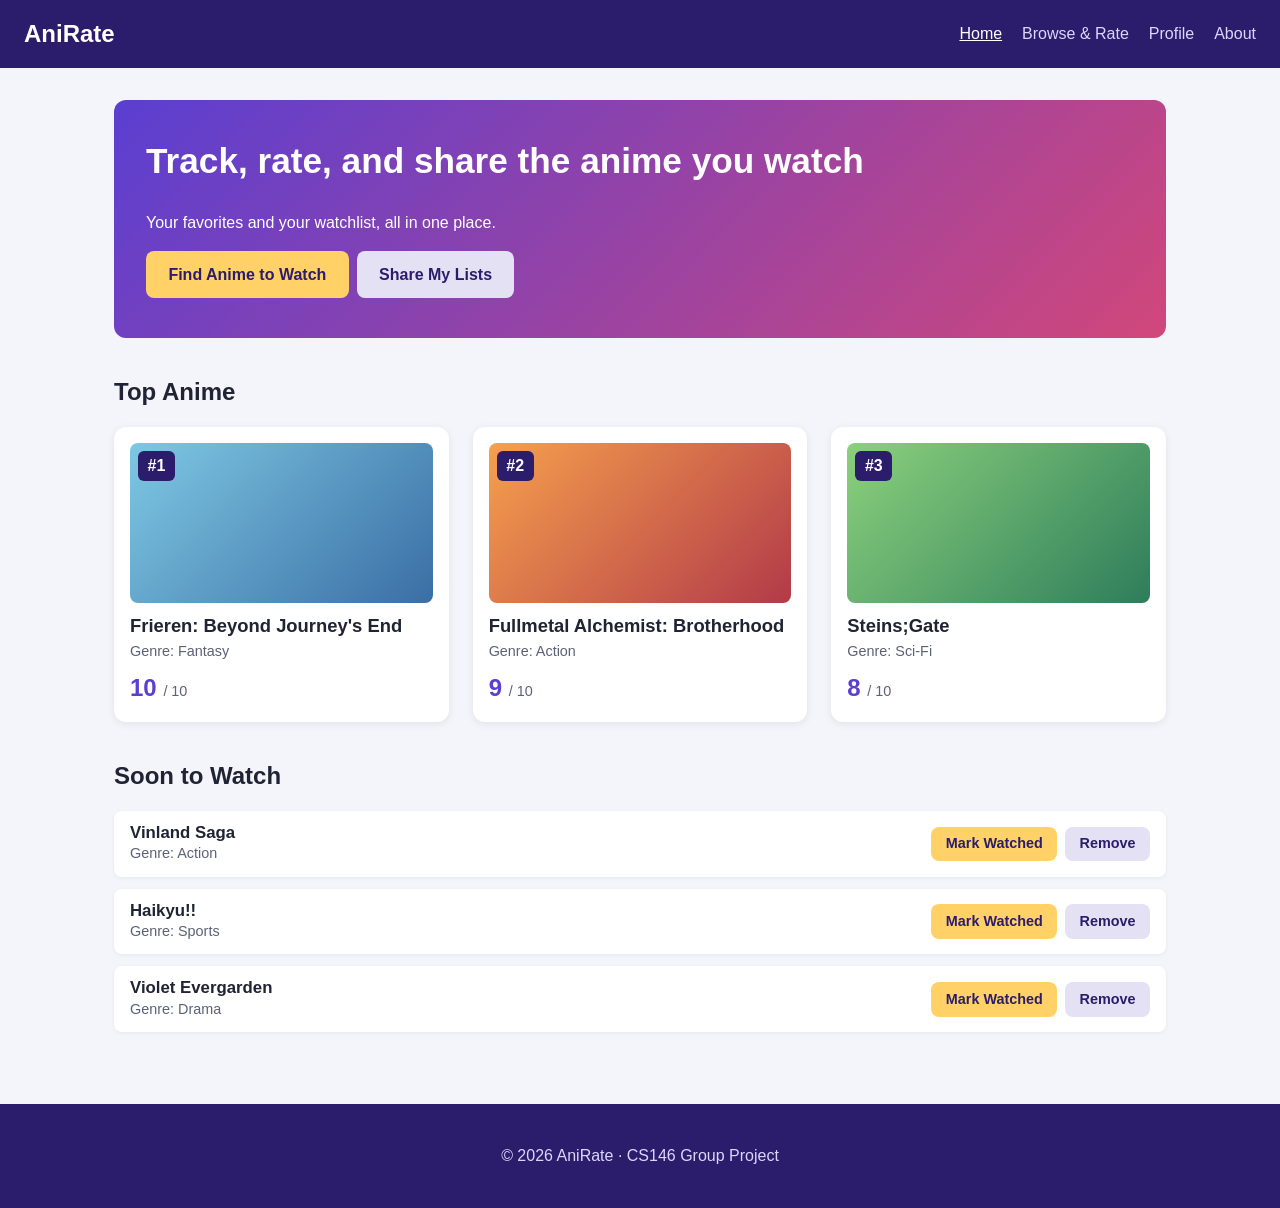
==== index.html @ 75a9398f "Add static AniRate front end (HTML/CSS) Home (Top Anime + Soon to Watch + Share), Browse & Rate, Pro" ====
<!DOCTYPE html>
<html lang="en">
<head>
  <meta charset="utf-8">
  <meta name="viewport" content="width=device-width, initial-scale=1">
  <title>AniRate - Home</title>
  <link rel="stylesheet" href="styles.css">
</head>
<body>
  <header class="site-header">
    <a class="logo" href="index.html">AniRate</a>
    <nav aria-label="Main navigation">
      <ul class="nav-links">
        <li><a href="index.html" aria-current="page">Home</a></li>
        <li><a href="rate.html">Browse &amp; Rate</a></li>
        <li><a href="profile.html">Profile</a></li>
        <li><a href="about.html">About</a></li>
      </ul>
    </nav>
  </header>

  <main>
    <section class="hero">
      <h1>Track, rate, and share the anime you watch</h1>
      <p>Your favorites and your watchlist, all in one place.</p>
      <div class="button-row">
        <a class="button" href="rate.html">Find Anime to Watch</a>
        <!-- User Story 5: Share takes a snapshot of your lists -->
        <a class="button secondary" href="snapshot.html">Share My Lists</a>
      </div>
    </section>

    <!-- User Story 1: top 3 rated anime, highest to lowest -->
    <section aria-labelledby="top-anime-heading">
      <h2 id="top-anime-heading">Top Anime</h2>
      <ol class="card-grid ranked">
        <li class="card">
          <div class="card-art art-1" aria-hidden="true"></div>
          <h3>Frieren: Beyond Journey's End</h3>
          <p class="meta">Genre: Fantasy</p>
          <p class="score">10 <span>/ 10</span></p>
        </li>
        <li class="card">
          <div class="card-art art-2" aria-hidden="true"></div>
          <h3>Fullmetal Alchemist: Brotherhood</h3>
          <p class="meta">Genre: Action</p>
          <p class="score">9 <span>/ 10</span></p>
        </li>
        <li class="card">
          <div class="card-art art-3" aria-hidden="true"></div>
          <h3>Steins;Gate</h3>
          <p class="meta">Genre: Sci-Fi</p>
          <p class="score">8 <span>/ 10</span></p>
        </li>
      </ol>
    </section>

    <!-- User Story 2: watchlist shown on the front page -->
    <section aria-labelledby="soon-heading">
      <h2 id="soon-heading">Soon to Watch</h2>
      <ul class="row-list">
        <li class="row">
          <div class="row-info">
            <h3>Vinland Saga</h3>
            <p class="meta">Genre: Action</p>
          </div>
          <div class="row-actions">
            <button class="button small" type="button">Mark Watched</button>
            <button class="button small secondary" type="button">Remove</button>
          </div>
        </li>
        <li class="row">
          <div class="row-info">
            <h3>Haikyu!!</h3>
            <p class="meta">Genre: Sports</p>
          </div>
          <div class="row-actions">
            <button class="button small" type="button">Mark Watched</button>
            <button class="button small secondary" type="button">Remove</button>
          </div>
        </li>
        <li class="row">
          <div class="row-info">
            <h3>Violet Evergarden</h3>
            <p class="meta">Genre: Drama</p>
          </div>
          <div class="row-actions">
            <button class="button small" type="button">Mark Watched</button>
            <button class="button small secondary" type="button">Remove</button>
          </div>
        </li>
      </ul>
    </section>
  </main>

  <footer class="site-footer">
    <p>&copy; 2026 AniRate &middot; CS146 Group Project</p>
  </footer>
</body>
</html>
---- styles.css ----
/* ===== Base ===== */
* {
  box-sizing: border-box;
}

body {
  margin: 0;
  font-family: "Segoe UI", Helvetica, Arial, sans-serif;
  line-height: 1.5;
  color: #1f2333;
  background-color: #f4f5fb;
}

a {
  color: #5a3fd1;
}

img {
  max-width: 100%;
}

main {
  max-width: 1100px;
  margin: 0 auto;
  padding: 2rem 1.5rem;
}

main > section {
  margin-bottom: 2.5rem;
}

h1, h2, h3 {
  line-height: 1.2;
}

.center {
  text-align: center;
}

.meta {
  margin: 0;
  font-size: 0.9rem;
  color: #5c6178;
}

/* ===== Header / Nav ===== */
.site-header {
  display: flex;
  justify-content: space-between;
  align-items: center;
  gap: 1rem;
  padding: 1rem 1.5rem;
  background-color: #2b1d6b;
}

.logo {
  font-size: 1.5rem;
  font-weight: bold;
  color: #ffffff;
  text-decoration: none;
}

.nav-links {
  display: flex;
  flex-wrap: wrap;
  gap: 0.5rem 1.25rem;
  margin: 0;
  padding: 0;
  list-style: none;
}

.nav-links a {
  color: #dcd6ff;
  text-decoration: none;
}

.nav-links a:hover,
.nav-links a[aria-current="page"] {
  color: #ffffff;
  text-decoration: underline;
}

/* ===== Hero ===== */
.hero {
  padding: 2.5rem 2rem;
  border-radius: 12px;
  color: #ffffff;
  background: linear-gradient(135deg, #5a3fd1, #d1477a);
}

.hero h1 {
  margin-top: 0;
  font-size: 2.2rem;
}

/* ===== Buttons ===== */
.button {
  display: inline-block;
  padding: 0.7rem 1.4rem;
  border: none;
  border-radius: 8px;
  font: inherit;
  font-weight: bold;
  color: #2b1d6b;
  background-color: #ffd166;
  text-decoration: none;
  cursor: pointer;
}

.button:hover {
  background-color: #ffc23d;
}

.button-row {
  display: flex;
  flex-wrap: wrap;
  gap: 0.5rem;
}

.button.small {
  padding: 0.4rem 0.9rem;
  font-size: 0.9rem;
}

.button.secondary {
  color: #2b1d6b;
  background-color: #e4e1f5;
}

.button.secondary:hover {
  background-color: #d3cdf0;
}

/* Disabled state: "On Watchlist" / "Watched" */
.button.done,
.button.done:hover {
  color: #ffffff;
  background-color: #5c6178;
  cursor: default;
}

/* ===== Cards ===== */
.card-grid {
  display: grid;
  grid-template-columns: repeat(3, 1fr);
  gap: 1.5rem;
  margin: 0;
  padding: 0;
  list-style: none;
}

.card {
  padding: 1rem;
  border-radius: 12px;
  background-color: #ffffff;
  box-shadow: 0 2px 8px rgba(0, 0, 0, 0.08);
}

.card h2,
.card h3 {
  margin: 0.75rem 0 0.25rem;
  font-size: 1.15rem;
}

.card .button-row {
  margin-top: 0.75rem;
}

.card-art {
  height: 160px;
  border-radius: 8px;
}

/* Placeholder cover colors until real cover images are added */
.art-1 { background: linear-gradient(135deg, #7ec8e3, #3a6ea5); }
.art-2 { background: linear-gradient(135deg, #f6a04d, #b23a48); }
.art-3 { background: linear-gradient(135deg, #8bd17c, #2e7d5b); }
.art-4 { background: linear-gradient(135deg, #a3a3a3, #4a4a4a); }
.art-5 { background: linear-gradient(135deg, #ffd166, #ef476f); }
.art-6 { background: linear-gradient(135deg, #f4a6c6, #8e5bd1); }

.score {
  margin: 0.5rem 0 0;
  font-size: 1.5rem;
  font-weight: bold;
  color: #5a3fd1;
}

.score span {
  font-size: 0.9rem;
  font-weight: normal;
  color: #5c6178;
}

/* Rank badge (#1, #2, #3) on the Top Anime list */
.ranked {
  counter-reset: rank;
}

.ranked .card {
  position: relative;
  counter-increment: rank;
}

.ranked .card::before {
  content: "#" counter(rank);
  position: absolute;
  top: 1.5rem;
  left: 1.5rem;
  padding: 0.2rem 0.6rem;
  border-radius: 6px;
  font-weight: bold;
  color: #ffffff;
  background-color: #2b1d6b;
}

/* ===== Panels and row lists ===== */
.panel {
  padding: 1.25rem 1.5rem;
  border-radius: 12px;
  background-color: #ffffff;
  box-shadow: 0 2px 8px rgba(0, 0, 0, 0.08);
}

.panel h2 {
  margin-top: 0;
}

.row-list {
  margin: 0;
  padding: 0;
  list-style: none;
}

.row {
  display: flex;
  justify-content: space-between;
  align-items: center;
  gap: 1rem;
  padding: 0.75rem 1rem;
  margin-bottom: 0.75rem;
  border-radius: 8px;
  background-color: #ffffff;
  box-shadow: 0 1px 4px rgba(0, 0, 0, 0.06);
}

.panel .row {
  background-color: #f4f5fb;
  box-shadow: none;
}

.row h3,
.row h4 {
  margin: 0;
  font-size: 1.05rem;
}

.row-actions {
  display: flex;
  gap: 0.5rem;
  flex-shrink: 0;
}

.page-title {
  display: flex;
  justify-content: space-between;
  align-items: center;
  gap: 1rem;
}

.list-columns {
  display: grid;
  grid-template-columns: repeat(3, 1fr);
  gap: 1.5rem;
  align-items: start;
}

/* In the 3-column list layout the action buttons sit under the title */
.list-columns .row {
  flex-direction: column;
  align-items: flex-start;
}

/* ===== Forms ===== */
.stack-form {
  display: flex;
  flex-direction: column;
  gap: 0.5rem;
  max-width: 560px;
  padding: 1.5rem;
  margin-bottom: 2.5rem;
  border-radius: 12px;
  background-color: #ffffff;
  box-shadow: 0 2px 8px rgba(0, 0, 0, 0.08);
}

.panel .stack-form {
  padding: 0;
  margin-bottom: 0;
  box-shadow: none;
}

.stack-form label {
  margin-top: 0.5rem;
  font-weight: bold;
}

.stack-form input,
.stack-form select,
.stack-form textarea,
.search-form input {
  padding: 0.6rem;
  border: 1px solid #c5c8d8;
  border-radius: 6px;
  font: inherit;
  background-color: #ffffff;
}

.stack-form .button {
  align-self: flex-start;
  margin-top: 1rem;
}

.search-form {
  display: flex;
  align-items: center;
  gap: 0.75rem;
  margin-bottom: 1.5rem;
}

.search-form label {
  font-weight: bold;
}

.search-form input {
  flex: 1;
}

/* ===== Table ===== */
.data-table {
  width: 100%;
  border-collapse: collapse;
  background-color: #ffffff;
}

.data-table caption {
  padding-bottom: 0.5rem;
  text-align: left;
  color: #5c6178;
}

.data-table th,
.data-table td {
  padding: 0.6rem 0.75rem;
  border-bottom: 1px solid #e4e1f5;
  text-align: left;
}

.data-table th {
  color: #ffffff;
  background-color: #2b1d6b;
}

/* ===== Metrics ===== */
.stat-row {
  display: grid;
  grid-template-columns: repeat(3, 1fr);
  gap: 1.5rem;
}

.stat {
  padding: 1.25rem;
  border-radius: 12px;
  text-align: center;
  background-color: #ffffff;
  box-shadow: 0 2px 8px rgba(0, 0, 0, 0.08);
}

.stat p {
  margin: 0;
}

.stat-value {
  font-size: 2rem;
  font-weight: bold;
  color: #5a3fd1;
}

.stat-label {
  color: #5c6178;
}

.bar-chart {
  margin: 0;
  padding: 0;
  list-style: none;
}

.bar-chart li {
  display: grid;
  grid-template-columns: 6rem 1fr 5rem;
  align-items: center;
  gap: 1rem;
  margin-bottom: 0.75rem;
}

.bar {
  display: block;
  height: 1.25rem;
  border-radius: 6px;
  background-color: #e4e1f5;
}

.bar-fill {
  display: block;
  height: 100%;
  border-radius: 6px;
  background-color: #5a3fd1;
}

/* Bar widths are percentages of total anime watched */
.w-20 { width: 20%; }
.w-40 { width: 40%; }
.w-60 { width: 60%; }
.w-80 { width: 80%; }
.w-100 { width: 100%; }

.bar-count {
  text-align: right;
  color: #5c6178;
}

.empty-state {
  padding: 2rem 1rem;
  border: 2px dashed #c5c8d8;
  border-radius: 8px;
  text-align: center;
  color: #5c6178;
}

.empty-state p {
  margin: 0 0 0.5rem;
}

/* ===== Profile ===== */
.profile-top {
  display: grid;
  grid-template-columns: 1fr 1.5fr;
  gap: 2.5rem;
  align-items: start;
  margin-bottom: 2.5rem;
}

.panel .stat-row {
  gap: 1rem;
}

.panel .stat {
  background-color: #f4f5fb;
  box-shadow: none;
}

.profile-card {
  position: relative;
  max-width: 420px;
  width: 100%;
  margin: 1.5rem auto 0;
  padding: 2.5rem 1.5rem;
  border: 4px solid #5a3fd1;
  border-radius: 16px;
  text-align: center;
  background-color: #ffffff;
}

.profile-card h2 {
  margin: 0.75rem 0 0.25rem;
}

.avatar {
  border-radius: 50%;
  border: 4px solid #e4e1f5;
}

/* Stickers sit on top of the profile border */
.sticker {
  position: absolute;
  width: 56px;
  height: 56px;
}

.sticker-tl { top: -28px; left: -28px; }
.sticker-tr { top: -28px; right: -28px; }
.sticker-br { bottom: -28px; right: -28px; }

/* ===== Snapshot ===== */
.snapshot {
  max-width: 760px;
  padding: 1.5rem;
  margin-bottom: 1.5rem;
  border-radius: 16px;
  color: #ffffff;
  background: linear-gradient(135deg, #2b1d6b, #5a3fd1);
}

.snapshot-header {
  display: flex;
  align-items: center;
  gap: 1rem;
}

.snapshot-header img {
  border-radius: 50%;
}

.snapshot-header h2 {
  margin: 0;
}

.snapshot-columns {
  display: grid;
  grid-template-columns: repeat(3, 1fr);
  gap: 1rem;
  margin-top: 1rem;
}

.snapshot-columns section {
  padding: 0.75rem 1rem;
  border-radius: 8px;
  background-color: rgba(255, 255, 255, 0.12);
}

.snapshot-columns h3 {
  margin: 0 0 0.5rem;
  color: #ffd166;
}

.snapshot-columns ul {
  margin: 0;
  padding-left: 1.1rem;
}

.snapshot-footer {
  margin: 1rem 0 0;
  font-size: 0.85rem;
  color: #dcd6ff;
}

/* ===== About ===== */
.team-list {
  padding-left: 1.25rem;
}

/* ===== Footer ===== */
.site-footer {
  padding: 1.5rem;
  text-align: center;
  color: #dcd6ff;
  background-color: #2b1d6b;
}

/* ===== Tablet (≤ 900px) ===== */
@media (max-width: 900px) {
  .card-grid {
    grid-template-columns: repeat(2, 1fr);
  }

  .profile-top {
    grid-template-columns: minmax(0, 1fr);
  }

  .list-columns {
    grid-template-columns: 1fr;
  }

  .list-columns .row {
    flex-direction: row;
    align-items: center;
  }

  .hero h1 {
    font-size: 1.8rem;
  }
}

/* ===== Phone (≤ 600px) ===== */
@media (max-width: 600px) {
  main {
    padding: 1.5rem 1rem;
  }

  .site-header {
    flex-direction: column;
  }

  .nav-links {
    justify-content: center;
    gap: 0.5rem 1rem;
  }

  .card-grid,
  .snapshot-columns {
    grid-template-columns: 1fr;
  }

  .hero {
    padding: 1.5rem 1.25rem;
  }

  .hero h1 {
    font-size: 1.5rem;
  }

  .row,
  .list-columns .row {
    flex-direction: column;
    align-items: flex-start;
  }

  .search-form {
    flex-direction: column;
    align-items: stretch;
  }

  .stack-form .button {
    align-self: stretch;
  }

  .stat {
    padding: 0.75rem 0.25rem;
  }

  .stat-value {
    font-size: 1.15rem;
    white-space: nowrap;
  }

  .bar-chart li {
    grid-template-columns: 4.5rem 1fr 4rem;
    gap: 0.5rem;
  }

  /* Pull stickers inside the card so they don't cause horizontal scroll */
  .sticker {
    width: 44px;
    height: 44px;
  }

  .sticker-tl { top: -16px; left: -6px; }
  .sticker-tr { top: -16px; right: -6px; }
  .sticker-br { bottom: -16px; right: -6px; }

  .data-table th,
  .data-table td {
    padding: 0.5rem 0.4rem;
    font-size: 0.9rem;
  }
}
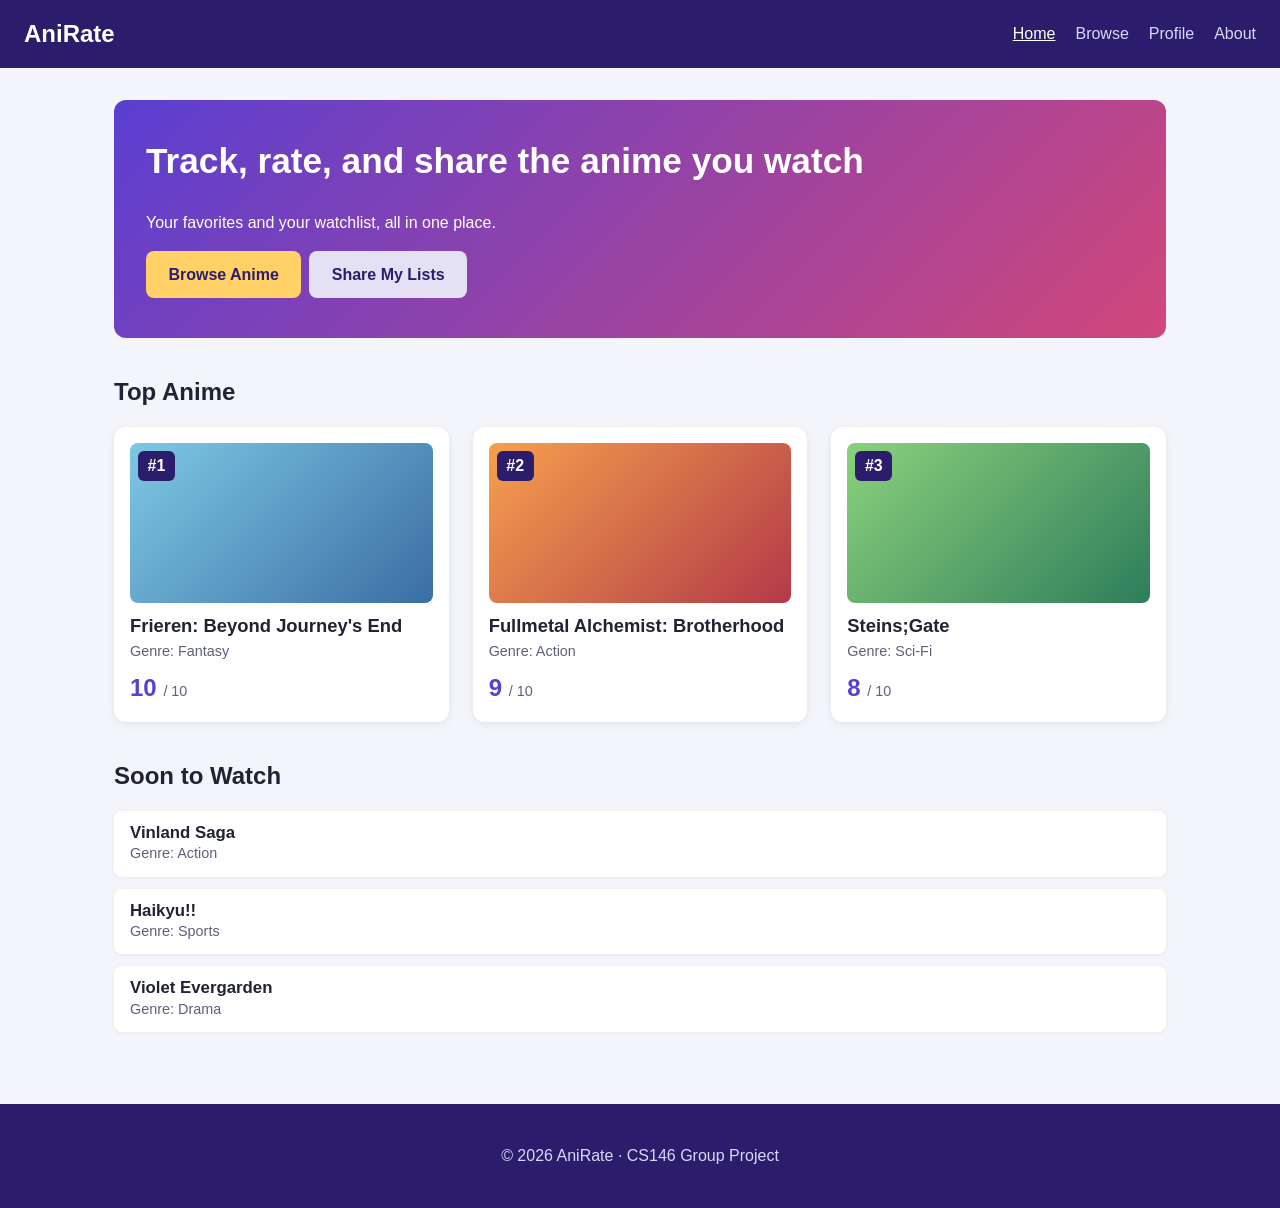
==== commit ca83bcbc: "Remove controls that cannot work without JavaScript Drop the search bar, rating form, Add to Watchli" ====
--- a/index.html
+++ b/index.html
@@ -12,7 +12,7 @@
     <nav aria-label="Main navigation">
       <ul class="nav-links">
         <li><a href="index.html" aria-current="page">Home</a></li>
-        <li><a href="rate.html">Browse &amp; Rate</a></li>
+        <li><a href="browse.html">Browse</a></li>
         <li><a href="profile.html">Profile</a></li>
         <li><a href="about.html">About</a></li>
       </ul>
@@ -24,7 +24,7 @@
       <h1>Track, rate, and share the anime you watch</h1>
       <p>Your favorites and your watchlist, all in one place.</p>
       <div class="button-row">
-        <a class="button" href="rate.html">Find Anime to Watch</a>
+        <a class="button" href="browse.html">Browse Anime</a>
         <!-- User Story 5: Share takes a snapshot of your lists -->
         <a class="button secondary" href="snapshot.html">Share My Lists</a>
       </div>
@@ -64,29 +64,17 @@
             <h3>Vinland Saga</h3>
             <p class="meta">Genre: Action</p>
           </div>
-          <div class="row-actions">
-            <button class="button small" type="button">Mark Watched</button>
-            <button class="button small secondary" type="button">Remove</button>
-          </div>
         </li>
         <li class="row">
           <div class="row-info">
             <h3>Haikyu!!</h3>
             <p class="meta">Genre: Sports</p>
           </div>
-          <div class="row-actions">
-            <button class="button small" type="button">Mark Watched</button>
-            <button class="button small secondary" type="button">Remove</button>
-          </div>
         </li>
         <li class="row">
           <div class="row-info">
             <h3>Violet Evergarden</h3>
             <p class="meta">Genre: Drama</p>
-          </div>
-          <div class="row-actions">
-            <button class="button small" type="button">Mark Watched</button>
-            <button class="button small secondary" type="button">Remove</button>
           </div>
         </li>
       </ul>
--- a/styles.css
+++ b/styles.css
@@ -117,11 +117,6 @@
   gap: 0.5rem;
 }
 
-.button.small {
-  padding: 0.4rem 0.9rem;
-  font-size: 0.9rem;
-}
-
 .button.secondary {
   color: #2b1d6b;
   background-color: #e4e1f5;
@@ -129,14 +124,6 @@
 
 .button.secondary:hover {
   background-color: #d3cdf0;
-}
-
-/* Disabled state: "On Watchlist" / "Watched" */
-.button.done,
-.button.done:hover {
-  color: #ffffff;
-  background-color: #5c6178;
-  cursor: default;
 }
 
 /* ===== Cards ===== */
@@ -160,10 +147,6 @@
 .card h3 {
   margin: 0.75rem 0 0.25rem;
   font-size: 1.15rem;
-}
-
-.card .button-row {
-  margin-top: 0.75rem;
 }
 
 .card-art {
@@ -190,6 +173,23 @@
   font-size: 0.9rem;
   font-weight: normal;
   color: #5c6178;
+}
+
+/* Watch status label on catalog cards */
+.badge {
+  display: inline-block;
+  margin: 0.75rem 0 0;
+  padding: 0.2rem 0.7rem;
+  border-radius: 999px;
+  font-size: 0.85rem;
+  font-weight: bold;
+  color: #2b1d6b;
+  background-color: #ffd166;
+}
+
+.badge.watched {
+  color: #ffffff;
+  background-color: #2e7d5b;
 }
 
 /* Rank badge (#1, #2, #3) on the Top Anime list */
@@ -255,12 +255,6 @@
   font-size: 1.05rem;
 }
 
-.row-actions {
-  display: flex;
-  gap: 0.5rem;
-  flex-shrink: 0;
-}
-
 .page-title {
   display: flex;
   justify-content: space-between;
@@ -273,67 +267,6 @@
   grid-template-columns: repeat(3, 1fr);
   gap: 1.5rem;
   align-items: start;
-}
-
-/* In the 3-column list layout the action buttons sit under the title */
-.list-columns .row {
-  flex-direction: column;
-  align-items: flex-start;
-}
-
-/* ===== Forms ===== */
-.stack-form {
-  display: flex;
-  flex-direction: column;
-  gap: 0.5rem;
-  max-width: 560px;
-  padding: 1.5rem;
-  margin-bottom: 2.5rem;
-  border-radius: 12px;
-  background-color: #ffffff;
-  box-shadow: 0 2px 8px rgba(0, 0, 0, 0.08);
-}
-
-.panel .stack-form {
-  padding: 0;
-  margin-bottom: 0;
-  box-shadow: none;
-}
-
-.stack-form label {
-  margin-top: 0.5rem;
-  font-weight: bold;
-}
-
-.stack-form input,
-.stack-form select,
-.stack-form textarea,
-.search-form input {
-  padding: 0.6rem;
-  border: 1px solid #c5c8d8;
-  border-radius: 6px;
-  font: inherit;
-  background-color: #ffffff;
-}
-
-.stack-form .button {
-  align-self: flex-start;
-  margin-top: 1rem;
-}
-
-.search-form {
-  display: flex;
-  align-items: center;
-  gap: 0.75rem;
-  margin-bottom: 1.5rem;
-}
-
-.search-form label {
-  font-weight: bold;
-}
-
-.search-form input {
-  flex: 1;
 }
 
 /* ===== Table ===== */
@@ -572,11 +505,6 @@
     grid-template-columns: 1fr;
   }
 
-  .list-columns .row {
-    flex-direction: row;
-    align-items: center;
-  }
-
   .hero h1 {
     font-size: 1.8rem;
   }
@@ -610,21 +538,6 @@
     font-size: 1.5rem;
   }
 
-  .row,
-  .list-columns .row {
-    flex-direction: column;
-    align-items: flex-start;
-  }
-
-  .search-form {
-    flex-direction: column;
-    align-items: stretch;
-  }
-
-  .stack-form .button {
-    align-self: stretch;
-  }
-
   .stat {
     padding: 0.75rem 0.25rem;
   }
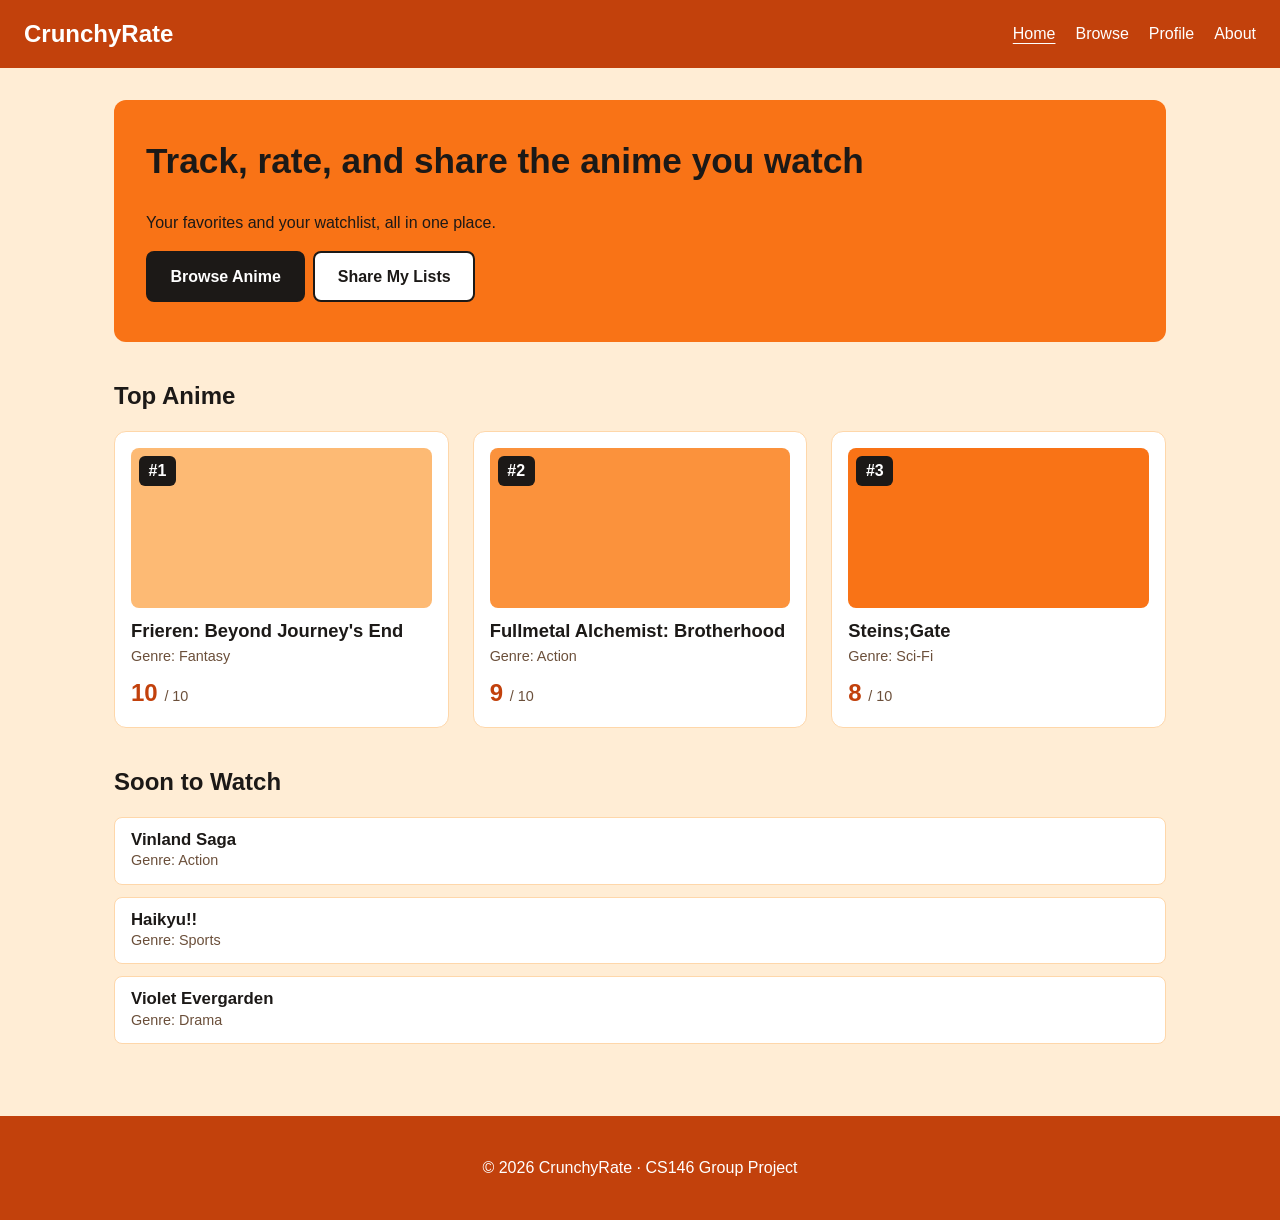
==== commit 18650652: "Rename site to CrunchyRate and restyle with orange palette Simplify styles to flat orange colors def" ====
--- a/index.html
+++ b/index.html
@@ -3,12 +3,12 @@
 <head>
   <meta charset="utf-8">
   <meta name="viewport" content="width=device-width, initial-scale=1">
-  <title>AniRate - Home</title>
+  <title>CrunchyRate - Home</title>
   <link rel="stylesheet" href="styles.css">
 </head>
 <body>
   <header class="site-header">
-    <a class="logo" href="index.html">AniRate</a>
+    <a class="logo" href="index.html">CrunchyRate</a>
     <nav aria-label="Main navigation">
       <ul class="nav-links">
         <li><a href="index.html" aria-current="page">Home</a></li>
@@ -82,7 +82,7 @@
   </main>
 
   <footer class="site-footer">
-    <p>&copy; 2026 AniRate &middot; CS146 Group Project</p>
+    <p>&copy; 2026 CrunchyRate &middot; CS146 Group Project</p>
   </footer>
 </body>
 </html>
--- a/styles.css
+++ b/styles.css
@@ -1,3 +1,15 @@
+/* ===== Colors ===== */
+:root {
+  --orange-dark: #c2410c;   /* header, footer, table headings */
+  --orange: #f97316;        /* hero, bars, profile border */
+  --orange-light: #ffedd5;  /* page background */
+  --orange-pale: #fff7ed;   /* list rows, stat boxes */
+  --border: #fed7aa;
+  --text: #1c1917;
+  --text-muted: #6b4f3a;
+  --white: #ffffff;
+}
+
 /* ===== Base ===== */
 * {
   box-sizing: border-box;
@@ -7,12 +19,12 @@
   margin: 0;
   font-family: "Segoe UI", Helvetica, Arial, sans-serif;
   line-height: 1.5;
-  color: #1f2333;
-  background-color: #f4f5fb;
+  color: var(--text);
+  background-color: var(--orange-light);
 }
 
 a {
-  color: #5a3fd1;
+  color: var(--orange-dark);
 }
 
 img {
@@ -29,34 +41,30 @@
   margin-bottom: 2.5rem;
 }
 
-h1, h2, h3 {
+h1, h2, h3, h4 {
   line-height: 1.2;
 }
 
-.center {
-  text-align: center;
-}
-
 .meta {
   margin: 0;
   font-size: 0.9rem;
-  color: #5c6178;
-}
-
-/* ===== Header / Nav ===== */
+  color: var(--text-muted);
+}
+
+/* ===== Header / Footer ===== */
 .site-header {
   display: flex;
   justify-content: space-between;
   align-items: center;
   gap: 1rem;
   padding: 1rem 1.5rem;
-  background-color: #2b1d6b;
+  background-color: var(--orange-dark);
 }
 
 .logo {
   font-size: 1.5rem;
   font-weight: bold;
-  color: #ffffff;
+  color: var(--white);
   text-decoration: none;
 }
 
@@ -70,22 +78,28 @@
 }
 
 .nav-links a {
-  color: #dcd6ff;
+  color: var(--white);
   text-decoration: none;
 }
 
 .nav-links a:hover,
 .nav-links a[aria-current="page"] {
-  color: #ffffff;
   text-decoration: underline;
+  text-underline-offset: 4px;
+}
+
+.site-footer {
+  padding: 1.5rem;
+  text-align: center;
+  color: var(--white);
+  background-color: var(--orange-dark);
 }
 
 /* ===== Hero ===== */
 .hero {
   padding: 2.5rem 2rem;
   border-radius: 12px;
-  color: #ffffff;
-  background: linear-gradient(135deg, #5a3fd1, #d1477a);
+  background-color: var(--orange);
 }
 
 .hero h1 {
@@ -94,36 +108,35 @@
 }
 
 /* ===== Buttons ===== */
-.button {
-  display: inline-block;
-  padding: 0.7rem 1.4rem;
-  border: none;
-  border-radius: 8px;
-  font: inherit;
-  font-weight: bold;
-  color: #2b1d6b;
-  background-color: #ffd166;
-  text-decoration: none;
-  cursor: pointer;
-}
-
-.button:hover {
-  background-color: #ffc23d;
-}
-
 .button-row {
   display: flex;
   flex-wrap: wrap;
   gap: 0.5rem;
 }
 
+.button {
+  display: inline-block;
+  padding: 0.7rem 1.4rem;
+  border: 2px solid var(--text);
+  border-radius: 8px;
+  font-weight: bold;
+  color: var(--white);
+  background-color: var(--text);
+  text-decoration: none;
+}
+
+.button:hover {
+  color: var(--text);
+  background-color: var(--white);
+}
+
 .button.secondary {
-  color: #2b1d6b;
-  background-color: #e4e1f5;
+  color: var(--text);
+  background-color: var(--white);
 }
 
 .button.secondary:hover {
-  background-color: #d3cdf0;
+  background-color: var(--orange-pale);
 }
 
 /* ===== Cards ===== */
@@ -136,11 +149,16 @@
   list-style: none;
 }
 
+.card,
+.panel,
+.stat {
+  border: 1px solid var(--border);
+  border-radius: 12px;
+  background-color: var(--white);
+}
+
 .card {
   padding: 1rem;
-  border-radius: 12px;
-  background-color: #ffffff;
-  box-shadow: 0 2px 8px rgba(0, 0, 0, 0.08);
 }
 
 .card h2,
@@ -155,24 +173,24 @@
 }
 
 /* Placeholder cover colors until real cover images are added */
-.art-1 { background: linear-gradient(135deg, #7ec8e3, #3a6ea5); }
-.art-2 { background: linear-gradient(135deg, #f6a04d, #b23a48); }
-.art-3 { background: linear-gradient(135deg, #8bd17c, #2e7d5b); }
-.art-4 { background: linear-gradient(135deg, #a3a3a3, #4a4a4a); }
-.art-5 { background: linear-gradient(135deg, #ffd166, #ef476f); }
-.art-6 { background: linear-gradient(135deg, #f4a6c6, #8e5bd1); }
+.art-1 { background-color: #fdba74; }
+.art-2 { background-color: #fb923c; }
+.art-3 { background-color: #f97316; }
+.art-4 { background-color: #ea580c; }
+.art-5 { background-color: #fed7aa; }
+.art-6 { background-color: #9a3412; }
 
 .score {
   margin: 0.5rem 0 0;
   font-size: 1.5rem;
   font-weight: bold;
-  color: #5a3fd1;
+  color: var(--orange-dark);
 }
 
 .score span {
   font-size: 0.9rem;
   font-weight: normal;
-  color: #5c6178;
+  color: var(--text-muted);
 }
 
 /* Watch status label on catalog cards */
@@ -183,13 +201,13 @@
   border-radius: 999px;
   font-size: 0.85rem;
   font-weight: bold;
-  color: #2b1d6b;
-  background-color: #ffd166;
+  color: #9a3412;
+  background-color: var(--orange-light);
 }
 
 .badge.watched {
-  color: #ffffff;
-  background-color: #2e7d5b;
+  color: var(--white);
+  background-color: var(--orange-dark);
 }
 
 /* Rank badge (#1, #2, #3) on the Top Anime list */
@@ -210,19 +228,16 @@
   padding: 0.2rem 0.6rem;
   border-radius: 6px;
   font-weight: bold;
-  color: #ffffff;
-  background-color: #2b1d6b;
+  color: var(--white);
+  background-color: var(--text);
 }
 
 /* ===== Panels and row lists ===== */
 .panel {
   padding: 1.25rem 1.5rem;
-  border-radius: 12px;
-  background-color: #ffffff;
-  box-shadow: 0 2px 8px rgba(0, 0, 0, 0.08);
-}
-
-.panel h2 {
+}
+
+.panel > :first-child {
   margin-top: 0;
 }
 
@@ -233,20 +248,16 @@
 }
 
 .row {
-  display: flex;
-  justify-content: space-between;
-  align-items: center;
-  gap: 1rem;
   padding: 0.75rem 1rem;
   margin-bottom: 0.75rem;
+  border: 1px solid var(--border);
   border-radius: 8px;
-  background-color: #ffffff;
-  box-shadow: 0 1px 4px rgba(0, 0, 0, 0.06);
+  background-color: var(--white);
 }
 
 .panel .row {
-  background-color: #f4f5fb;
-  box-shadow: none;
+  border: none;
+  background-color: var(--orange-pale);
 }
 
 .row h3,
@@ -273,40 +284,42 @@
 .data-table {
   width: 100%;
   border-collapse: collapse;
-  background-color: #ffffff;
+  background-color: var(--white);
 }
 
 .data-table caption {
   padding-bottom: 0.5rem;
   text-align: left;
-  color: #5c6178;
+  color: var(--text-muted);
 }
 
 .data-table th,
 .data-table td {
   padding: 0.6rem 0.75rem;
-  border-bottom: 1px solid #e4e1f5;
+  border-bottom: 1px solid var(--border);
   text-align: left;
 }
 
 .data-table th {
-  color: #ffffff;
-  background-color: #2b1d6b;
+  color: var(--white);
+  background-color: var(--orange-dark);
 }
 
 /* ===== Metrics ===== */
 .stat-row {
   display: grid;
   grid-template-columns: repeat(3, 1fr);
-  gap: 1.5rem;
+  gap: 1rem;
+}
+
+.panel .stat {
+  border: none;
+  background-color: var(--orange-pale);
 }
 
 .stat {
   padding: 1.25rem;
-  border-radius: 12px;
   text-align: center;
-  background-color: #ffffff;
-  box-shadow: 0 2px 8px rgba(0, 0, 0, 0.08);
 }
 
 .stat p {
@@ -316,11 +329,11 @@
 .stat-value {
   font-size: 2rem;
   font-weight: bold;
-  color: #5a3fd1;
+  color: var(--orange-dark);
 }
 
 .stat-label {
-  color: #5c6178;
+  color: var(--text-muted);
 }
 
 .bar-chart {
@@ -341,14 +354,14 @@
   display: block;
   height: 1.25rem;
   border-radius: 6px;
-  background-color: #e4e1f5;
+  background-color: var(--orange-light);
 }
 
 .bar-fill {
   display: block;
   height: 100%;
   border-radius: 6px;
-  background-color: #5a3fd1;
+  background-color: var(--orange);
 }
 
 /* Bar widths are percentages of total anime watched */
@@ -360,19 +373,7 @@
 
 .bar-count {
   text-align: right;
-  color: #5c6178;
-}
-
-.empty-state {
-  padding: 2rem 1rem;
-  border: 2px dashed #c5c8d8;
-  border-radius: 8px;
-  text-align: center;
-  color: #5c6178;
-}
-
-.empty-state p {
-  margin: 0 0 0.5rem;
+  color: var(--text-muted);
 }
 
 /* ===== Profile ===== */
@@ -384,25 +385,16 @@
   margin-bottom: 2.5rem;
 }
 
-.panel .stat-row {
-  gap: 1rem;
-}
-
-.panel .stat {
-  background-color: #f4f5fb;
-  box-shadow: none;
-}
-
 .profile-card {
   position: relative;
   max-width: 420px;
   width: 100%;
   margin: 1.5rem auto 0;
   padding: 2.5rem 1.5rem;
-  border: 4px solid #5a3fd1;
+  border: 4px solid var(--orange);
   border-radius: 16px;
   text-align: center;
-  background-color: #ffffff;
+  background-color: var(--white);
 }
 
 .profile-card h2 {
@@ -411,7 +403,7 @@
 
 .avatar {
   border-radius: 50%;
-  border: 4px solid #e4e1f5;
+  border: 4px solid var(--border);
 }
 
 /* Stickers sit on top of the profile border */
@@ -431,8 +423,8 @@
   padding: 1.5rem;
   margin-bottom: 1.5rem;
   border-radius: 16px;
-  color: #ffffff;
-  background: linear-gradient(135deg, #2b1d6b, #5a3fd1);
+  color: var(--white);
+  background-color: var(--orange-dark);
 }
 
 .snapshot-header {
@@ -459,12 +451,13 @@
 .snapshot-columns section {
   padding: 0.75rem 1rem;
   border-radius: 8px;
-  background-color: rgba(255, 255, 255, 0.12);
+  color: var(--text);
+  background-color: var(--orange-pale);
 }
 
 .snapshot-columns h3 {
   margin: 0 0 0.5rem;
-  color: #ffd166;
+  color: var(--orange-dark);
 }
 
 .snapshot-columns ul {
@@ -475,20 +468,11 @@
 .snapshot-footer {
   margin: 1rem 0 0;
   font-size: 0.85rem;
-  color: #dcd6ff;
 }
 
 /* ===== About ===== */
 .team-list {
   padding-left: 1.25rem;
-}
-
-/* ===== Footer ===== */
-.site-footer {
-  padding: 1.5rem;
-  text-align: center;
-  color: #dcd6ff;
-  background-color: #2b1d6b;
 }
 
 /* ===== Tablet (≤ 900px) ===== */
@@ -497,12 +481,12 @@
     grid-template-columns: repeat(2, 1fr);
   }
 
+  .list-columns {
+    grid-template-columns: 1fr;
+  }
+
   .profile-top {
     grid-template-columns: minmax(0, 1fr);
-  }
-
-  .list-columns {
-    grid-template-columns: 1fr;
   }
 
   .hero h1 {
@@ -552,7 +536,7 @@
     gap: 0.5rem;
   }
 
-  /* Pull stickers inside the card so they don't cause horizontal scroll */
+  /* Smaller stickers pulled inside the card so they don't cause horizontal scroll */
   .sticker {
     width: 44px;
     height: 44px;
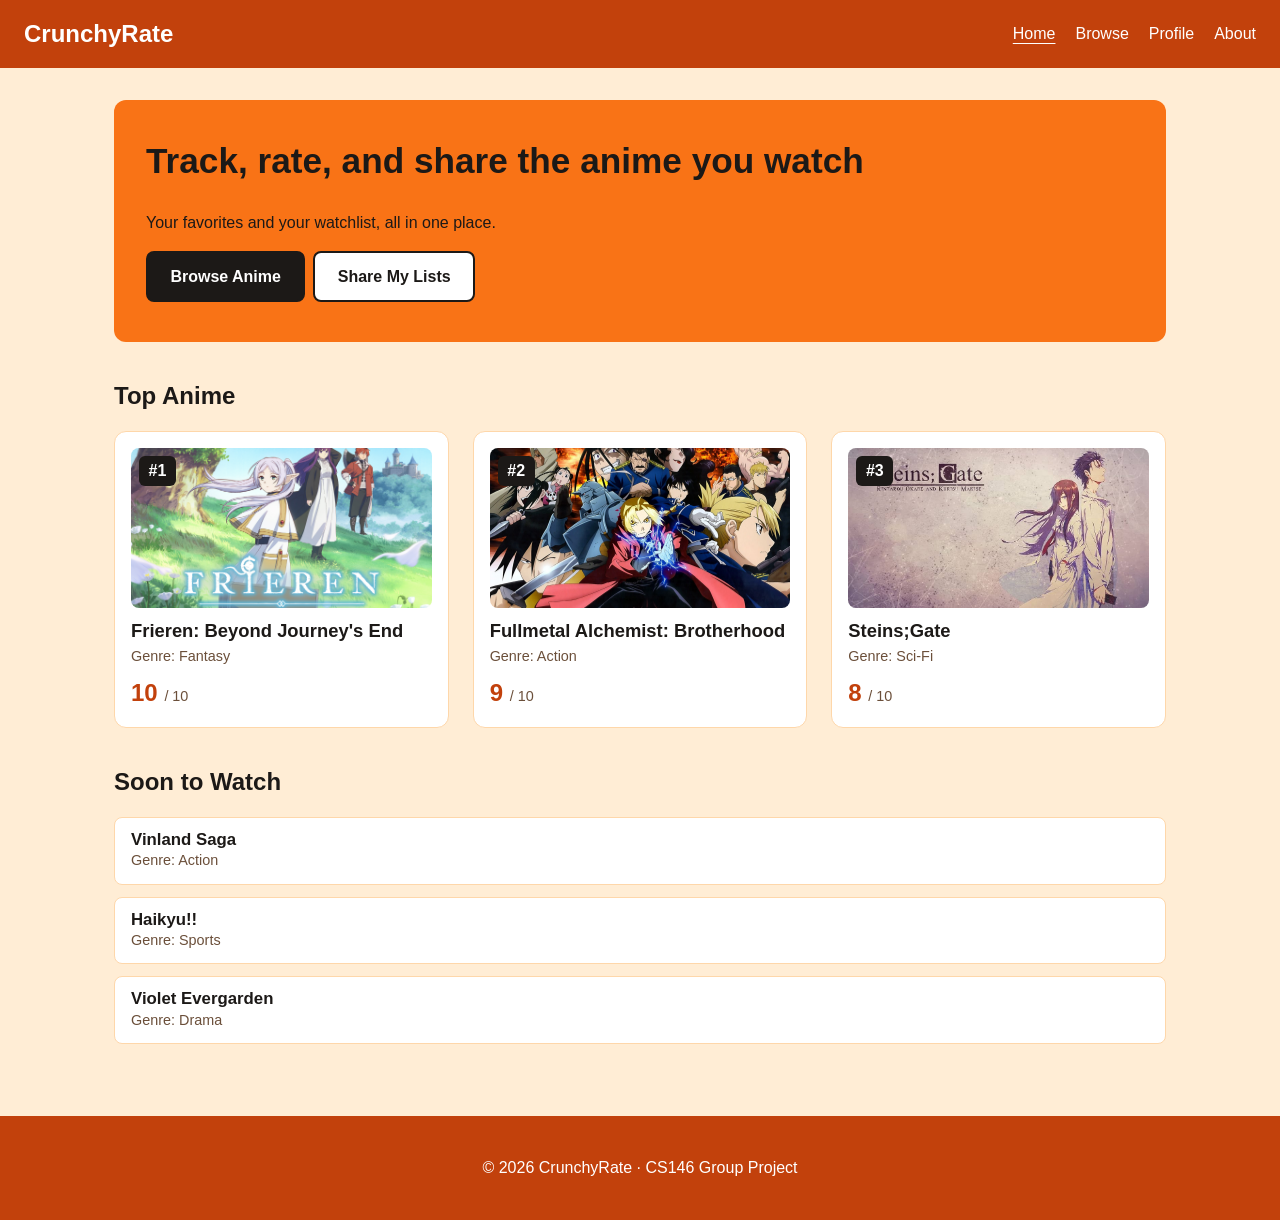
==== commit 676acab9: "Updated anime catalog images" ====
--- a/index.html
+++ b/index.html
@@ -35,19 +35,19 @@
       <h2 id="top-anime-heading">Top Anime</h2>
       <ol class="card-grid ranked">
         <li class="card">
-          <div class="card-art art-1" aria-hidden="true"></div>
+          <div class="card-art art-1" ><img src="./assets/frieren.jpg" alt="frieren poster"></div>
           <h3>Frieren: Beyond Journey's End</h3>
           <p class="meta">Genre: Fantasy</p>
           <p class="score">10 <span>/ 10</span></p>
         </li>
         <li class="card">
-          <div class="card-art art-2" aria-hidden="true"></div>
+          <div class="card-art art-2" ><img src="./assets/fullmetal.jpg" alt="fullmetal alchemist poster"></div>
           <h3>Fullmetal Alchemist: Brotherhood</h3>
           <p class="meta">Genre: Action</p>
           <p class="score">9 <span>/ 10</span></p>
         </li>
         <li class="card">
-          <div class="card-art art-3" aria-hidden="true"></div>
+          <div class="card-art art-3" ><img src="./assets/steinsgate.jpg" alt="steinsgate poster"></div>
           <h3>Steins;Gate</h3>
           <p class="meta">Genre: Sci-Fi</p>
           <p class="score">8 <span>/ 10</span></p>
--- a/styles.css
+++ b/styles.css
@@ -168,8 +168,17 @@
 }
 
 .card-art {
+  width: 100%;
   height: 160px;
   border-radius: 8px;
+  overflow: hidden;
+}
+
+.card-art img {
+  width: 100%;
+  height: 100%;
+  object-fit: cover;
+  display: block;
 }
 
 /* Placeholder cover colors until real cover images are added */
